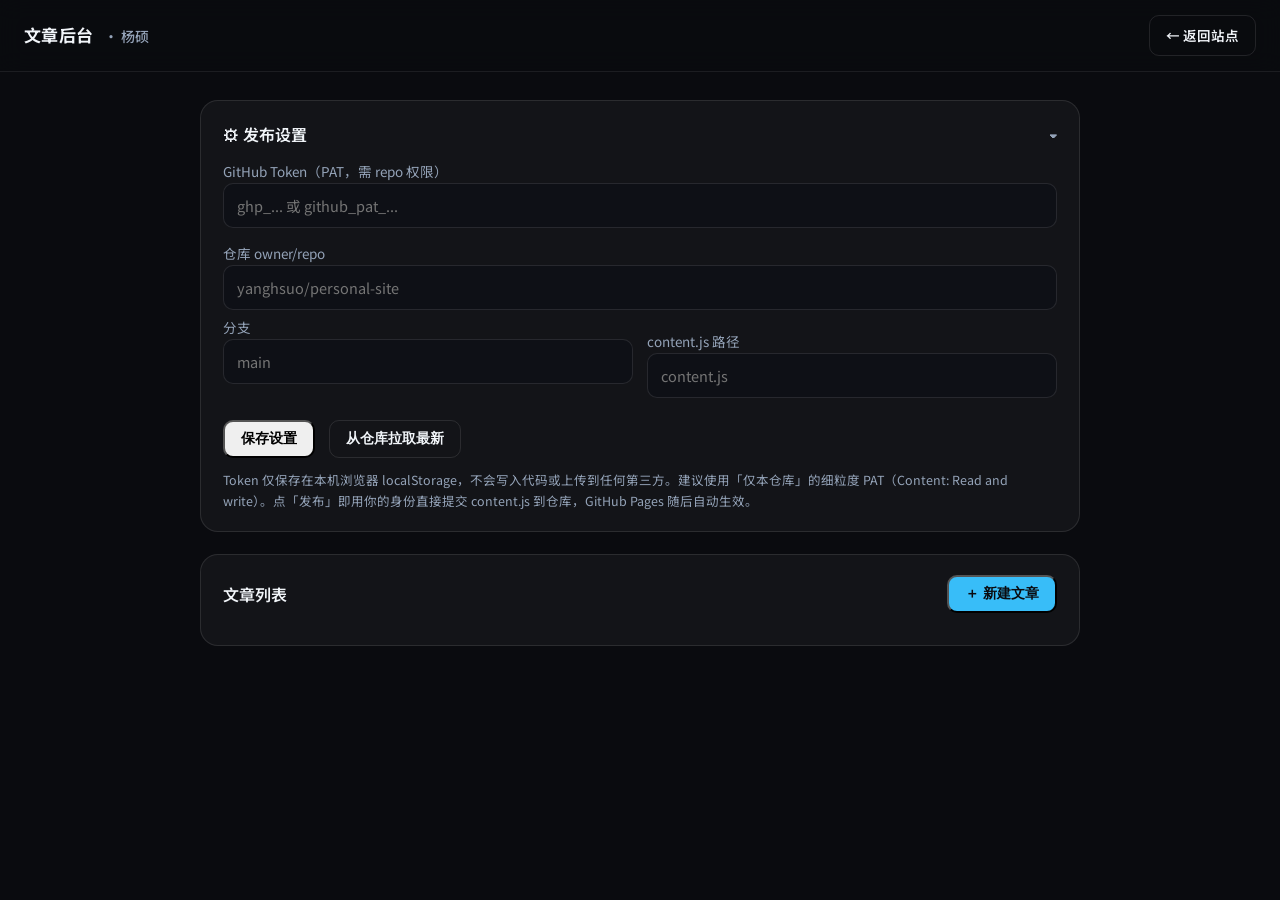
==== admin.html @ e33d6f65 "feat: 独立文章后台 admin.html（增删改 + 一键发布），移除公开页 #admin 内联编辑" ====
<!DOCTYPE html>
<html lang="zh-CN">
<head>
<meta charset="UTF-8">
<meta name="viewport" content="width=device-width, initial-scale=1.0">
<title>文章后台 · 杨硕 (Yang Shuo)</title>
<meta name="description" content="文章后台 — 编写与发布文章">
<link rel="preconnect" href="https://fonts.googleapis.com">
<link rel="preconnect" href="https://fonts.gstatic.com" crossorigin>
<link href="https://fonts.googleapis.com/css2?family=Noto+Sans+SC:wght@400;500;600;700&family=JetBrains+Mono:wght@400;500&display=swap" rel="stylesheet">
<link rel="stylesheet" href="style.css">
<style>
  body { padding: 0; }
  .adm-topbar {
    position: sticky; top: 0; z-index: 10;
    display: flex; align-items: center; justify-content: space-between;
    padding: 15px 24px;
    background: rgba(10,11,15,.82); backdrop-filter: blur(12px);
    border-bottom: 1px solid var(--line-soft);
  }
  .adm-brand { font-weight: 700; font-size: 17px; letter-spacing: .3px; }
  .adm-brand span { color: var(--text-dim); font-weight: 500; font-size: 14px; margin-left: 6px; }
  .adm-main { max-width: 920px; margin: 0 auto; padding: 28px 20px 90px; }
  .adm-card {
    background: var(--glass); border: 1px solid var(--line);
    border-radius: var(--radius-card); padding: 20px 22px; margin-bottom: 22px;
  }
  .adm-card-head {
    display: flex; align-items: center; justify-content: space-between;
    font-weight: 600; font-size: 16px; margin-bottom: 12px;
  }
  .adm-card-head .btn { margin-left: auto; }
  .adm-caret { color: var(--text-dim); transition: transform .2s; display: inline-block; }
  .adm-caret.collapsed { transform: rotate(-90deg); }
  .adm-form label { display: block; font-size: 13.5px; color: var(--text-dim); margin: 14px 0 6px; }
  .adm-form label:first-child { margin-top: 0; }
  .adm-form input, .adm-form textarea {
    width: 100%; padding: 11px 13px; border-radius: 10px;
    background: var(--bg-soft); border: 1px solid var(--line);
    color: var(--text); font-family: inherit; font-size: 14.5px;
  }
  .adm-form textarea { resize: vertical; line-height: 1.7; }
  .adm-form input:focus, .adm-form textarea:focus { outline: none; border-color: var(--accent); }
  .adm-row { display: flex; gap: 14px; flex-wrap: wrap; }
  .adm-row > label { flex: 1; min-width: 160px; }
  .adm-list { display: flex; flex-direction: column; gap: 12px; }
  .adm-item {
    display: flex; align-items: center; justify-content: space-between; gap: 14px;
    padding: 14px 16px; border-radius: 12px;
    background: var(--bg-soft); border: 1px solid var(--line-soft);
  }
  .adm-item-main { min-width: 0; }
  .adm-item-date { font-size: 12px; color: var(--text-dim); }
  .adm-item-title { font-weight: 600; margin: 2px 0 6px; }
  .adm-item-actions { display: flex; gap: 8px; flex-shrink: 0; }
  .adm-empty { color: var(--text-dim); padding: 8px 2px; }
  .adm-preview {
    margin-top: 8px; padding: 14px 16px; border-radius: 12px;
    background: var(--bg-soft); border: 1px dashed var(--line);
    font-size: 14px; line-height: 1.7; overflow-x: auto;
  }
  .adm-preview h2, .adm-preview h3, .adm-preview h4 { color: var(--text); margin: 14px 0 6px; line-height: 1.4; }
  .adm-preview h2 { font-size: 19px; } .adm-preview h3 { font-size: 17px; } .adm-preview h4 { font-size: 15.5px; }
  .adm-preview p { margin: 9px 0; }
  .adm-preview ul { margin: 9px 0; padding-left: 22px; }
  .adm-preview li { margin: 4px 0; }
  .adm-preview code { font-family: var(--font-mono); background: var(--glass-strong); padding: 1px 6px; border-radius: 6px; color: var(--accent); font-size: 13px; }
  .adm-preview strong { color: var(--text); }
  .adm-preview-label { font-size: 12.5px; color: var(--text-dim); margin-top: 14px; }
  .adm-note { font-size: 12.5px; color: var(--text-dim); line-height: 1.65; margin-top: 12px; }
  .adm-status { font-size: 13.5px; margin-top: 14px; min-height: 18px; }
  .adm-status.ok { color: #4ade80; }
  .adm-status.err { color: #f87171; }
  .adm-danger { color: #f87171; border-color: rgba(248,113,113,.4); }
  .adm-danger:hover { background: rgba(248,113,113,.12); }
  .btn.small { padding: 8px 16px; font-size: 13.5px; }
  .adm-hint { font-size: 12.5px; color: var(--text-dim); margin-top: 4px; }
</style>
</head>
<body>
<div class="adm-topbar">
  <div class="adm-brand">文章后台 <span>· 杨硕</span></div>
  <a class="btn btn-ghost small" href="index.html">← 返回站点</a>
</div>

<main class="adm-main">

  <!-- 发布设置 -->
  <section class="adm-card">
    <div class="adm-card-head" data-toggle="settingsBody" style="cursor:pointer">
      <span>⚙ 发布设置</span>
      <span class="adm-caret" id="setCaret">▾</span>
    </div>
    <div class="adm-card-body adm-form" id="settingsBody">
      <label>GitHub Token（PAT，需 repo 权限）
        <input type="password" id="setToken" placeholder="ghp_... 或 github_pat_..." autocomplete="off"></label>
      <label>仓库 owner/repo
        <input id="setRepo" placeholder="yanghsuo/personal-site"></label>
      <div class="adm-row">
        <label>分支
          <input id="setBranch" placeholder="main"></label>
        <label>content.js 路径
          <input id="setPath" placeholder="content.js"></label>
      </div>
      <div class="adm-row" style="margin-top:16px">
        <button class="btn small" id="saveSettings">保存设置</button>
        <button class="btn btn-ghost small" id="pullBtn">从仓库拉取最新</button>
      </div>
      <p class="adm-note">Token 仅保存在本机浏览器 localStorage，不会写入代码或上传到任何第三方。建议使用「仅本仓库」的细粒度 PAT（Content: Read and write）。点「发布」即用你的身份直接提交 content.js 到仓库，GitHub Pages 随后自动生效。</p>
    </div>
  </section>

  <!-- 文章列表 -->
  <section class="adm-card">
    <div class="adm-card-head">
      <span>文章列表</span>
      <button class="btn btn-primary small" id="newBtn">＋ 新建文章</button>
    </div>
    <div class="adm-list" id="articleList"></div>
  </section>

  <!-- 编辑器 -->
  <section class="adm-card" id="editorCard" hidden>
    <div class="adm-card-head">编辑文章</div>
    <div class="adm-card-body adm-form">
      <label>标题
        <input id="fTitle" placeholder="文章标题"></label>
      <div class="adm-row">
        <label>日期
          <input id="fDate" type="date"></label>
        <label>标签（逗号分隔）
          <input id="fTags" placeholder="教程, Web"></label>
      </div>
      <label>链接 URL（文章页地址，可留 #）
        <input id="fUrl" placeholder="#"></label>
      <label>正文（支持 Markdown：# 标题、**粗体**、*斜体*、`代码`、- 列表）
        <textarea id="fBody" rows="14" placeholder="在此撰写正文……"></textarea></label>
      <div class="adm-preview-label">实时预览</div>
      <div class="adm-preview" id="fPreview"></div>
      <div class="adm-row" style="margin-top:18px">
        <button class="btn btn-primary small" id="saveBtn">保存到本地</button>
        <button class="btn small" id="publishBtn">🚀 发布到 GitHub</button>
        <button class="btn btn-ghost small" id="cancelBtn">取消</button>
        <button class="btn btn-ghost adm-danger small" id="delBtn">删除</button>
      </div>
      <p class="adm-status" id="status"></p>
    </div>
  </section>

</main>

<script src="content.js"></script>
<script src="admin.js"></script>
<script src="admin-app.js"></script>
</body>
</html>
---- style.css ----
/* ============================================================
   杨硕个人站 · Deep Space Design System
   底色 #0A0B0F · 强调色 #38BDF8 · 玻璃拟态
   ============================================================ */
:root {
  --bg: #0A0B0F;
  --bg-soft: #0E1016;
  --accent: #38BDF8;
  --accent-dim: rgba(56, 189, 248, 0.14);
  --text: #F1F5F9;
  --text-dim: #94A3B8;
  --glass: rgba(255, 255, 255, 0.04);
  --glass-strong: rgba(255, 255, 255, 0.05);
  --line: rgba(255, 255, 255, 0.10);
  --line-soft: rgba(255, 255, 255, 0.08);
  --radius-card: 18px;
  --maxw: 1080px;
  --font-cjk: "Noto Sans SC", "PingFang SC", "Microsoft YaHei", sans-serif;
  --font-mono: "JetBrains Mono", ui-monospace, Consolas, monospace;
}

* { margin: 0; padding: 0; box-sizing: border-box; }
html { scroll-behavior: smooth; }

body {
  background: var(--bg);
  color: var(--text);
  font-family: var(--font-cjk);
  font-size: 16px;
  line-height: 1.7;
  overflow-x: hidden;
  -webkit-font-smoothing: antialiased;
}

.mono { font-family: var(--font-mono); }

/* ---------- 顶部光晕 ---------- */
.glow-top {
  position: fixed;
  top: -280px; left: 50%;
  transform: translateX(-50%);
  width: 900px; height: 480px;
  background: radial-gradient(ellipse at center,
    rgba(56, 189, 248, 0.16) 0%,
    rgba(56, 189, 248, 0.05) 45%,
    transparent 70%);
  pointer-events: none;
  z-index: 0;
}

/* ---------- 玻璃拟态 ---------- */
.glass {
  background: var(--glass);
  border: 1px solid var(--line);
  border-radius: var(--radius-card);
  backdrop-filter: blur(14px);
  -webkit-backdrop-filter: blur(14px);
}

/* ---------- 按钮 ---------- */
.btn {
  display: inline-flex;
  align-items: center;
  gap: 8px;
  padding: 13px 26px;
  border-radius: 10px;
  font-size: 15px;
  font-weight: 600;
  text-decoration: none;
  transition: transform .18s ease, box-shadow .18s ease, background .18s ease, border-color .18s ease;
  white-space: nowrap;
}
.btn-primary {
  background: var(--accent);
  color: #0A0B0F;
}
.btn-primary:hover {
  transform: translateY(-2px);
  box-shadow: 0 8px 28px rgba(56, 189, 248, 0.35);
}
.btn-ghost {
  color: var(--text);
  border: 1px solid var(--line);
  background: transparent;
}
.btn-ghost:hover {
  border-color: rgba(56, 189, 248, 0.5);
  background: var(--accent-dim);
}

/* ============================================================
   Header
   ============================================================ */
.site-header {
  position: fixed;
  top: 0; left: 0; right: 0;
  z-index: 100;
  display: flex;
  align-items: center;
  justify-content: space-between;
  gap: 24px;
  padding: 18px 64px;
  transition: background .25s ease, border-color .25s ease;
  border-bottom: 1px solid transparent;
}
.site-header.scrolled {
  background: rgba(10, 11, 15, 0.82);
  backdrop-filter: blur(16px);
  -webkit-backdrop-filter: blur(16px);
  border-bottom-color: var(--line-soft);
}
.logo {
  display: flex;
  align-items: center;
  gap: 10px;
  font-size: 18px;
  font-weight: 700;
  color: var(--text);
  text-decoration: none;
  letter-spacing: 0.5px;
}
.logo-mark {
  width: 10px; height: 10px;
  border-radius: 3px;
  background: var(--accent);
  box-shadow: 0 0 12px rgba(56, 189, 248, 0.8);
}
.logo-en { color: var(--text-dim); font-weight: 400; font-size: 15px; margin-left: 2px; }
.nav { display: flex; gap: 30px; }
.nav a {
  color: var(--text-dim);
  text-decoration: none;
  font-size: 14.5px;
  transition: color .18s ease;
}
.nav a:hover { color: var(--accent); }
.header-cta { padding: 9px 20px; font-size: 14px; }

/* ============================================================
   Hero
   ============================================================ */
.hero {
  position: relative;
  z-index: 1;
  display: grid;
  grid-template-columns: 1.15fr 0.85fr;
  gap: 56px;
  align-items: center;
  max-width: var(--maxw);
  margin: 0 auto;
  padding: 170px 32px 110px;
}
.badge {
  display: inline-block;
  padding: 7px 14px;
  border-radius: 999px;
  font-size: 12px;
  letter-spacing: 2.5px;
  color: var(--accent);
  background: var(--accent-dim);
  border: 1px solid rgba(56, 189, 248, 0.3);
  margin-bottom: 26px;
}
.hero-title {
  font-size: clamp(34px, 4.6vw, 52px);
  font-weight: 700;
  line-height: 1.28;
  letter-spacing: 0.5px;
}
.hero-title em {
  font-style: normal;
  color: var(--accent);
}
.hero-sub {
  margin-top: 22px;
  max-width: 520px;
  color: var(--text-dim);
  font-size: 16.5px;
}
.hero-ctas { display: flex; gap: 14px; margin-top: 36px; flex-wrap: wrap; }

.hero-right {
  padding: 30px 24px 20px;
  display: flex;
  flex-direction: column;
  align-items: center;
  gap: 12px;
}
.topo { width: 100%; height: auto; }
.topo-caption {
  font-size: 11px;
  letter-spacing: 2.5px;
  color: var(--text-dim);
}
/* 拓扑图脉冲动画 */
.p { opacity: 0; }
.p1 { animation: pulse1 3.2s linear infinite; }
.p2 { animation: pulse2 3.2s linear infinite 1.1s; }
.p3 { animation: pulse3 3.2s linear infinite 2.2s; }
@keyframes pulse1 {
  0% { cx: 210px; cy: 60px; opacity: 0; }
  10% { opacity: 1; }
  45% { cx: 90px; cy: 160px; opacity: 1; }
  80% { cx: 150px; cy: 270px; opacity: 0.9; }
  100% { cx: 150px; cy: 270px; opacity: 0; }
}
@keyframes pulse2 {
  0% { cx: 210px; cy: 60px; opacity: 0; }
  10% { opacity: 1; }
  45% { cx: 330px; cy: 160px; opacity: 1; }
  80% { cx: 270px; cy: 270px; opacity: 0.9; }
  100% { cx: 270px; cy: 270px; opacity: 0; }
}
@keyframes pulse3 {
  0% { cx: 210px; cy: 60px; opacity: 0; }
  10% { opacity: 1; }
  45% { cx: 210px; cy: 160px; opacity: 1; }
  80% { cx: 270px; cy: 270px; opacity: 0.9; }
  100% { cx: 270px; cy: 270px; opacity: 0; }
}

/* ============================================================
   Section 通用
   ============================================================ */
.section {
  position: relative;
  z-index: 1;
  max-width: var(--maxw);
  margin: 0 auto;
  padding: 84px 32px 40px;
}
.eyebrow {
  display: block;
  font-size: 13px;
  letter-spacing: 3px;
  color: var(--accent);
  margin-bottom: 12px;
}
.section-title {
  font-size: 36px;
  font-weight: 700;
  letter-spacing: 0.5px;
  margin-bottom: 22px;
}
.section-lead {
  max-width: 720px;
  color: var(--text-dim);
  font-size: 16.5px;
}

/* ============================================================
   About / Stats
   ============================================================ */
.stats {
  display: flex;
  align-items: center;
  justify-content: space-around;
  gap: 24px;
  margin-top: 44px;
  padding: 36px 40px;
}
.stat { text-align: center; }
.stat-num {
  font-size: 40px;
  font-weight: 500;
  color: var(--accent);
  line-height: 1.1;
}
.stat-num span { font-size: 20px; margin-left: 3px; color: var(--accent); opacity: .85; }
.stat-label { margin-top: 8px; color: var(--text-dim); font-size: 14.5px; }
.stat-divider { width: 1px; height: 56px; background: var(--line-soft); }

/* ============================================================
   Skills
   ============================================================ */
.chips {
  display: grid;
  grid-template-columns: repeat(4, 1fr);
  gap: 16px;
  margin-top: 36px;
}
.chip {
  display: flex;
  align-items: center;
  gap: 12px;
  padding: 18px 20px;
  border-radius: 14px;
  font-size: 15.5px;
  font-weight: 500;
  transition: transform .18s ease, border-color .18s ease, background .18s ease;
}
.chip:hover {
  transform: translateY(-3px);
  border-color: rgba(56, 189, 248, 0.45);
  background: var(--glass-strong);
}
.chip svg {
  width: 22px; height: 22px;
  flex-shrink: 0;
  fill: var(--accent);
  color: var(--accent);
}

/* ============================================================
   Experience 时间线
   ============================================================ */
.timeline { margin-top: 40px; display: flex; flex-direction: column; }
.tl-item { display: flex; gap: 26px; }
.tl-marker {
  display: flex;
  flex-direction: column;
  align-items: center;
  padding-top: 6px;
}
.tl-dot {
  width: 12px; height: 12px;
  border-radius: 50%;
  background: var(--bg);
  border: 2.5px solid var(--accent);
  box-shadow: 0 0 10px rgba(56, 189, 248, 0.6);
  flex-shrink: 0;
}
.tl-line {
  flex: 1;
  width: 1.5px;
  margin-top: 6px;
  background: linear-gradient(to bottom, rgba(56,189,248,.5), var(--line-soft));
}
.tl-body { padding-bottom: 44px; }
.tl-date { font-size: 13px; color: var(--accent); letter-spacing: 1.5px; }
.tl-role { margin-top: 8px; font-size: 20px; font-weight: 600; }
.tl-desc { margin-top: 10px; color: var(--text-dim); font-size: 15.5px; max-width: 680px; }

/* ============================================================
   Articles
   ============================================================ */
.article-list { display: flex; flex-direction: column; gap: 16px; margin-top: 36px; }
.article {
  display: flex;
  align-items: center;
  gap: 32px;
  padding: 26px 32px;
  border-radius: 14px;
  text-decoration: none;
  color: var(--text);
  transition: transform .18s ease, border-color .18s ease, background .18s ease;
}
.article:hover {
  transform: translateX(6px);
  border-color: rgba(56, 189, 248, 0.45);
  background: var(--glass-strong);
}
.article:hover .article-arrow { color: var(--accent); transform: translateX(4px); }
.article-date {
  font-size: 13.5px;
  color: var(--text-dim);
  letter-spacing: 1px;
  flex-shrink: 0;
  width: 104px;
}
.article-main { flex: 1; }
.article-main h3 { font-size: 18.5px; font-weight: 600; }
.tags { display: flex; gap: 10px; margin-top: 8px; }
.tags span {
  font-size: 12px;
  color: var(--accent);
  background: var(--accent-dim);
  padding: 3px 10px;
  border-radius: 6px;
  letter-spacing: 1px;
}
.article-arrow {
  color: var(--text-dim);
  font-size: 20px;
  transition: color .18s ease, transform .18s ease;
}

/* ============================================================
   Contact
   ============================================================ */
.contact-card {
  margin-top: 36px;
  padding: 44px 44px 40px;
  display: flex;
  flex-direction: column;
  gap: 20px;
  align-items: flex-start;
}
.contact-statement { font-size: 26px; font-weight: 600; }
.contact-body { color: var(--text-dim); max-width: 640px; }
.contact-divider { width: 100%; height: 1px; background: var(--line-soft); }
.contact-row { display: flex; gap: 64px; flex-wrap: wrap; }
.contact-label { font-size: 12px; letter-spacing: 2px; color: var(--accent); }
.contact-val {
  display: block;
  margin-top: 6px;
  font-size: 18px;
  font-weight: 600;
  color: var(--text);
  text-decoration: none;
  transition: color .18s ease;
}
.contact-val:hover { color: var(--accent); }
.contact-cta { margin-top: 8px; }

/* ============================================================
   Footer
   ============================================================ */
.site-footer {
  position: relative;
  z-index: 1;
  max-width: var(--maxw);
  margin: 40px auto 0;
  padding: 0 32px 44px;
}
.footer-divider { height: 1px; background: var(--line-soft); margin-bottom: 32px; }
.footer-top {
  display: flex;
  align-items: center;
  justify-content: space-between;
  gap: 24px;
  flex-wrap: wrap;
}
.footer-brand { font-size: 19px; font-weight: 700; }
.footer-nav { display: flex; gap: 26px; }
.footer-nav a {
  color: var(--text-dim);
  text-decoration: none;
  font-size: 14px;
  transition: color .18s ease;
}
.footer-nav a:hover { color: var(--accent); }
.footer-copy {
  margin-top: 24px;
  font-size: 12.5px;
  letter-spacing: 1px;
  color: var(--text-dim);
}

/* ============================================================
   滚动淡入
   ============================================================ */
.reveal { opacity: 0; transform: translateY(26px); transition: opacity .7s ease, transform .7s ease; }
.reveal.in { opacity: 1; transform: none; }

/* ============================================================
   响应式
   ============================================================ */
@media (max-width: 960px) {
  .hero { grid-template-columns: 1fr; padding-top: 140px; gap: 44px; }
  .hero-right { max-width: 460px; }
  .chips { grid-template-columns: repeat(2, 1fr); }
  .site-header { padding: 16px 24px; }
  .nav { display: none; }
}
@media (max-width: 640px) {
  .section { padding: 64px 20px 28px; }
  .hero { padding-left: 20px; padding-right: 20px; }
  .stats { flex-direction: column; gap: 28px; }
  .stat-divider { width: 72px; height: 1px; }
  .article { flex-wrap: wrap; gap: 12px; }
  .article-date { width: auto; }
  .contact-card { padding: 32px 24px; }
  .contact-row { gap: 28px; }
  .footer-top { flex-direction: column; align-items: flex-start; }
}

/* ============================================================
   快速编辑（#admin）
   ============================================================ */
.stat-num .n { font-size: inherit; margin-left: 0; opacity: 1; }

#adm-btn {
  position: fixed; right: 22px; bottom: 22px; z-index: 90;
  display: none; align-items: center; gap: 6px;
  padding: 11px 20px; border-radius: 12px; border: 1px solid rgba(56,189,248,.45);
  background: rgba(56,189,248,.12); color: var(--accent);
  font: 600 14px/1 "Noto Sans SC", sans-serif; cursor: pointer;
  backdrop-filter: blur(10px); -webkit-backdrop-filter: blur(10px);
  transition: background .18s ease, transform .18s ease;
}
#adm-btn.show { display: inline-flex; }
#adm-btn:hover { background: rgba(56,189,248,.22); transform: translateY(-1px); }

#adm-panel {
  position: fixed; right: 22px; bottom: 22px; z-index: 95; width: 264px;
  display: none; flex-direction: column; gap: 10px;
  padding: 16px; border-radius: 16px;
  background: rgba(15,17,23,.92); border: 1px solid rgba(255,255,255,.12);
  backdrop-filter: blur(16px); -webkit-backdrop-filter: blur(16px);
  box-shadow: 0 12px 40px rgba(0,0,0,.5);
}
#adm-panel.show { display: flex; }
.adm-head {
  display: flex; justify-content: space-between; align-items: center;
  font-weight: 700; font-size: 15px; color: var(--text);
}
#adm-saved {
  font-size: 12px; font-weight: 400; color: #34D399;
  opacity: 0; transition: opacity .25s ease;
}
#adm-saved.show { opacity: 1; }
.adm-hint { font-size: 12px; line-height: 1.6; color: var(--text-dim); }
.adm-grid { display: grid; grid-template-columns: 1fr 1fr; gap: 8px; }
#adm-panel button {
  padding: 8px 10px; border-radius: 9px; cursor: pointer;
  border: 1px solid rgba(255,255,255,.14); background: rgba(255,255,255,.06);
  color: var(--text); font: 500 12.5px/1 "Noto Sans SC", sans-serif;
  transition: background .15s ease, border-color .15s ease;
}
#adm-panel button:hover { background: rgba(255,255,255,.12); }
#adm-panel .adm-primary {
  border-color: rgba(56,189,248,.55); background: rgba(56,189,248,.16);
  color: var(--accent); font-weight: 700; padding: 10px;
}
#adm-panel .adm-primary:hover { background: rgba(56,189,248,.26); }
#adm-panel .adm-exit { background: transparent; color: var(--text-dim); border-color: transparent; }
#adm-panel .adm-exit:hover { color: var(--text); background: rgba(255,255,255,.06); }

/* 编辑态：可编辑元素高亮 */
body.editing [data-e] {
  outline: 1px dashed rgba(56,189,248,.5);
  outline-offset: 3px; border-radius: 4px; cursor: text; min-width: 12px;
}
body.editing [data-e]:hover,
body.editing [data-e]:focus { outline-color: var(--accent); background: rgba(56,189,248,.06); }
body.editing [data-e]:focus { outline-style: solid; }
body.editing .article { cursor: default; }
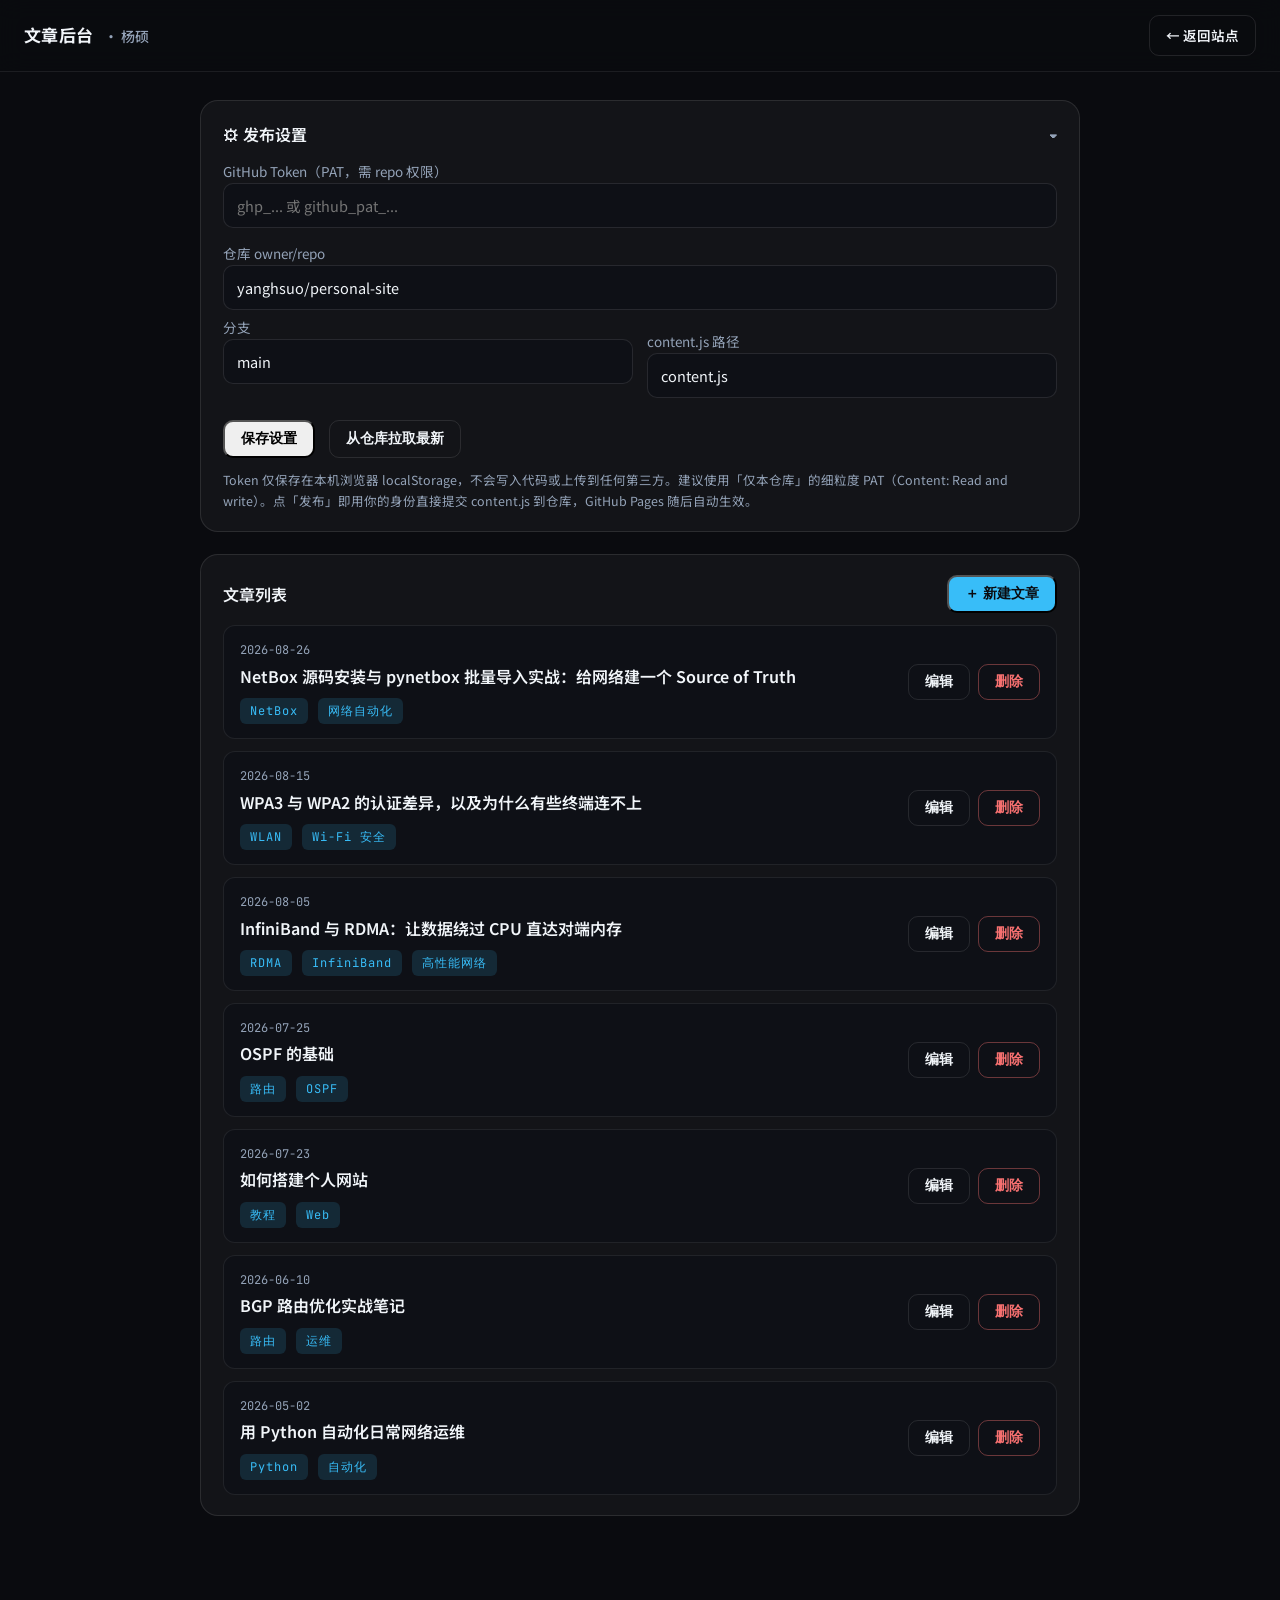
==== commit 0652b3c7: "fix: 文章渲染支持代码块与表格（md2html 增强）" ====
--- a/admin.html
+++ b/admin.html
@@ -66,6 +66,11 @@
   .adm-preview li { margin: 4px 0; }
   .adm-preview code { font-family: var(--font-mono); background: var(--glass-strong); padding: 1px 6px; border-radius: 6px; color: var(--accent); font-size: 13px; }
   .adm-preview strong { color: var(--text); }
+  .adm-preview pre.code-block { margin: 10px 0; padding: 12px 14px; background: var(--glass); border: 1px solid var(--line); border-radius: 10px; overflow-x: auto; }
+  .adm-preview pre.code-block code { background: none; padding: 0; color: #C9D6E5; }
+  .adm-preview table { width: 100%; margin: 10px 0; border-collapse: collapse; font-size: 13px; display: block; overflow-x: auto; }
+  .adm-preview th, .adm-preview td { border: 1px solid var(--line); padding: 6px 10px; text-align: left; }
+  .adm-preview th { background: var(--glass-strong); }
   .adm-preview-label { font-size: 12.5px; color: var(--text-dim); margin-top: 14px; }
   .adm-note { font-size: 12.5px; color: var(--text-dim); line-height: 1.65; margin-top: 12px; }
   .adm-status { font-size: 13.5px; margin-top: 14px; min-height: 18px; }
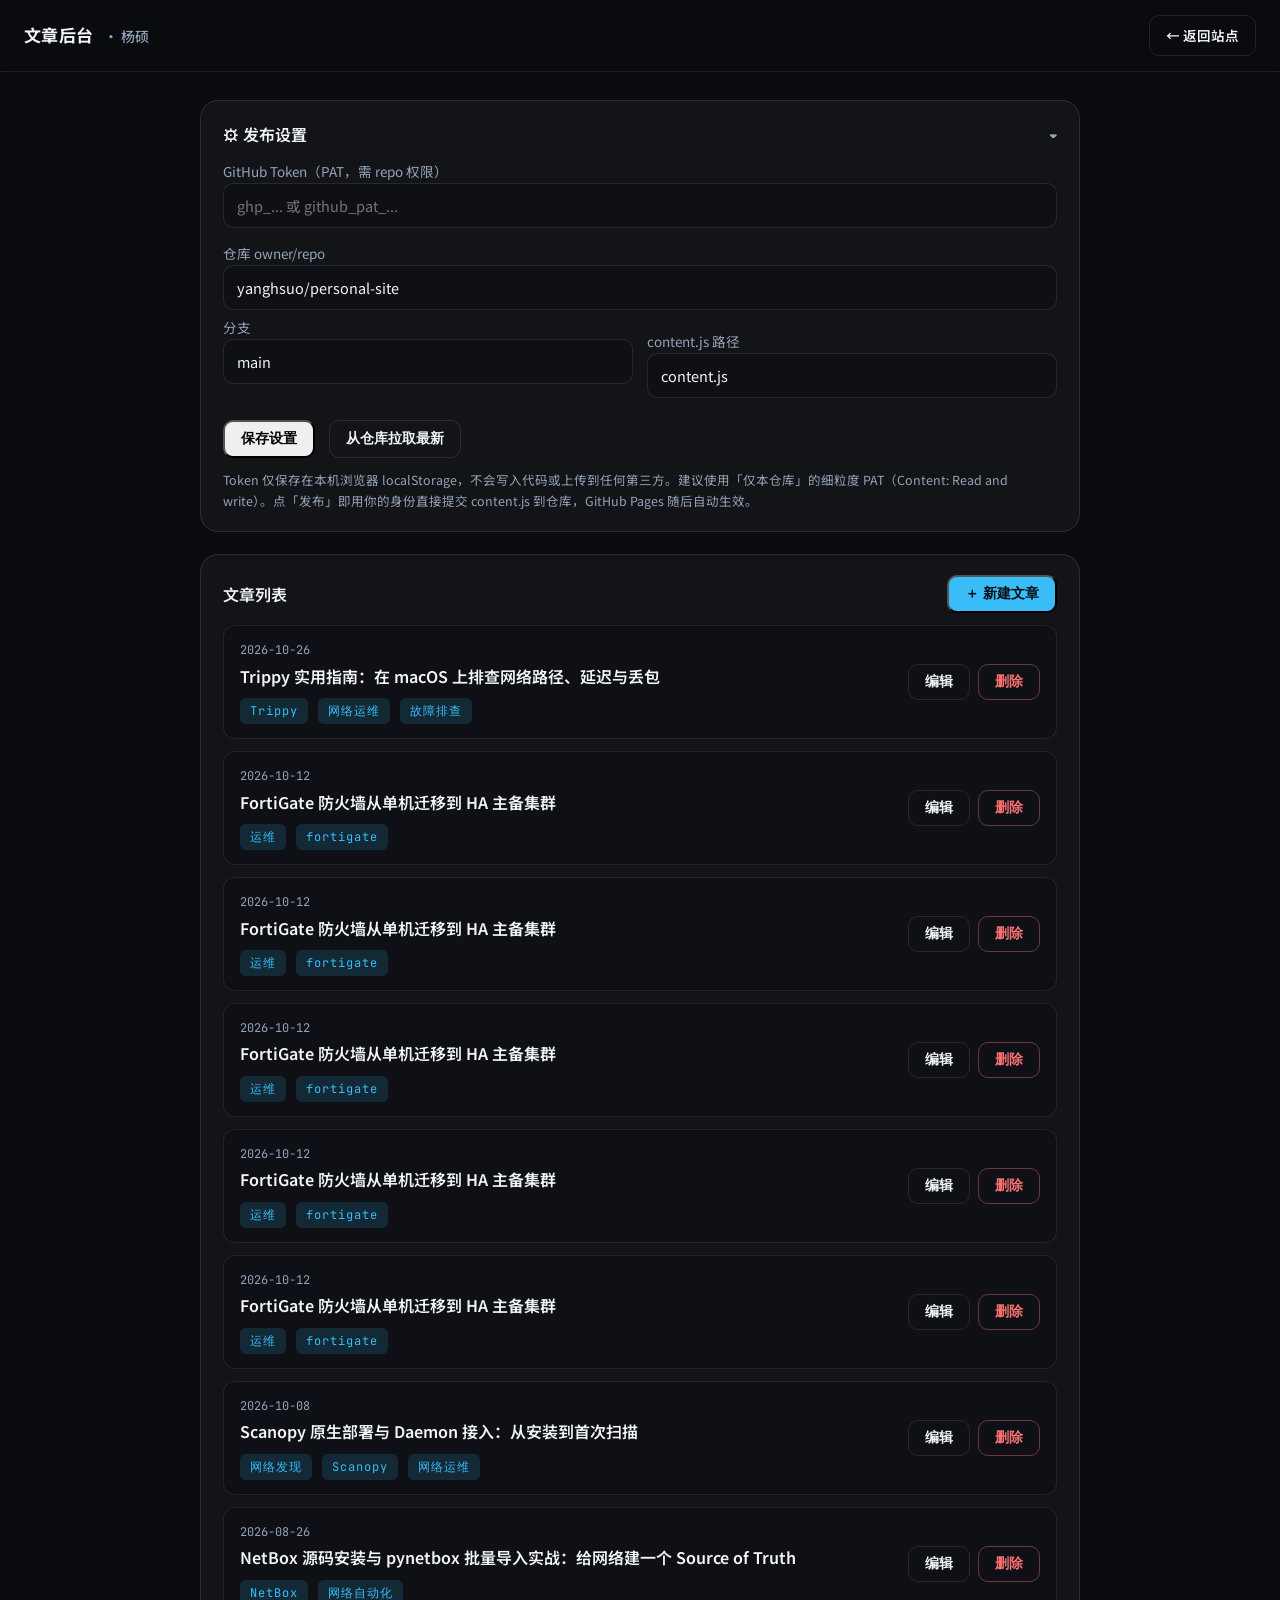
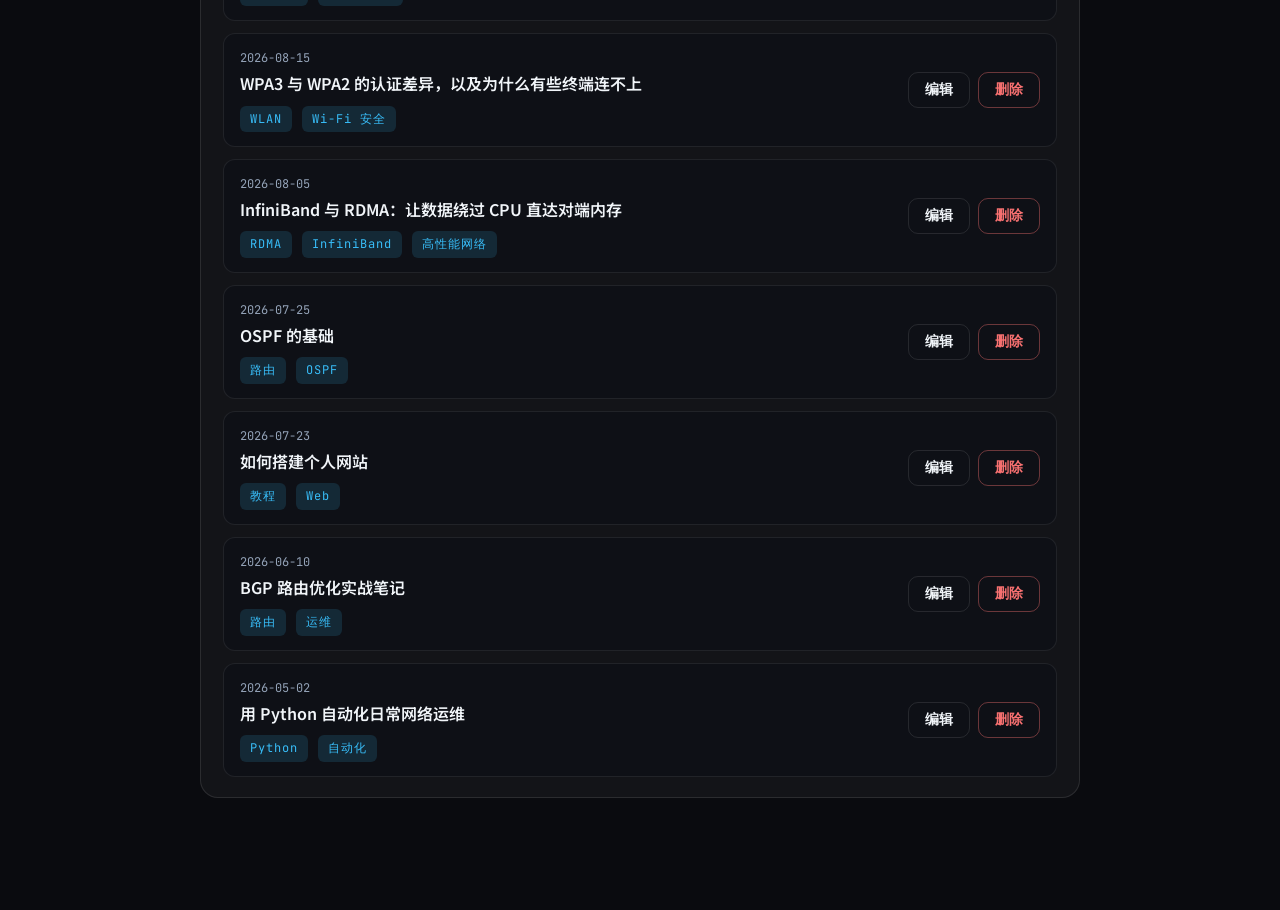
==== commit 70aae3aa: "fix: refresh article content cache and homepage fallback" ====
--- a/admin.html
+++ b/admin.html
@@ -154,7 +154,7 @@
 
 </main>
 
-<script src="content.js"></script>
+<script src="content.js?v=04a434750930"></script>
 <script src="admin.js"></script>
 <script src="admin-app.js"></script>
 </body>
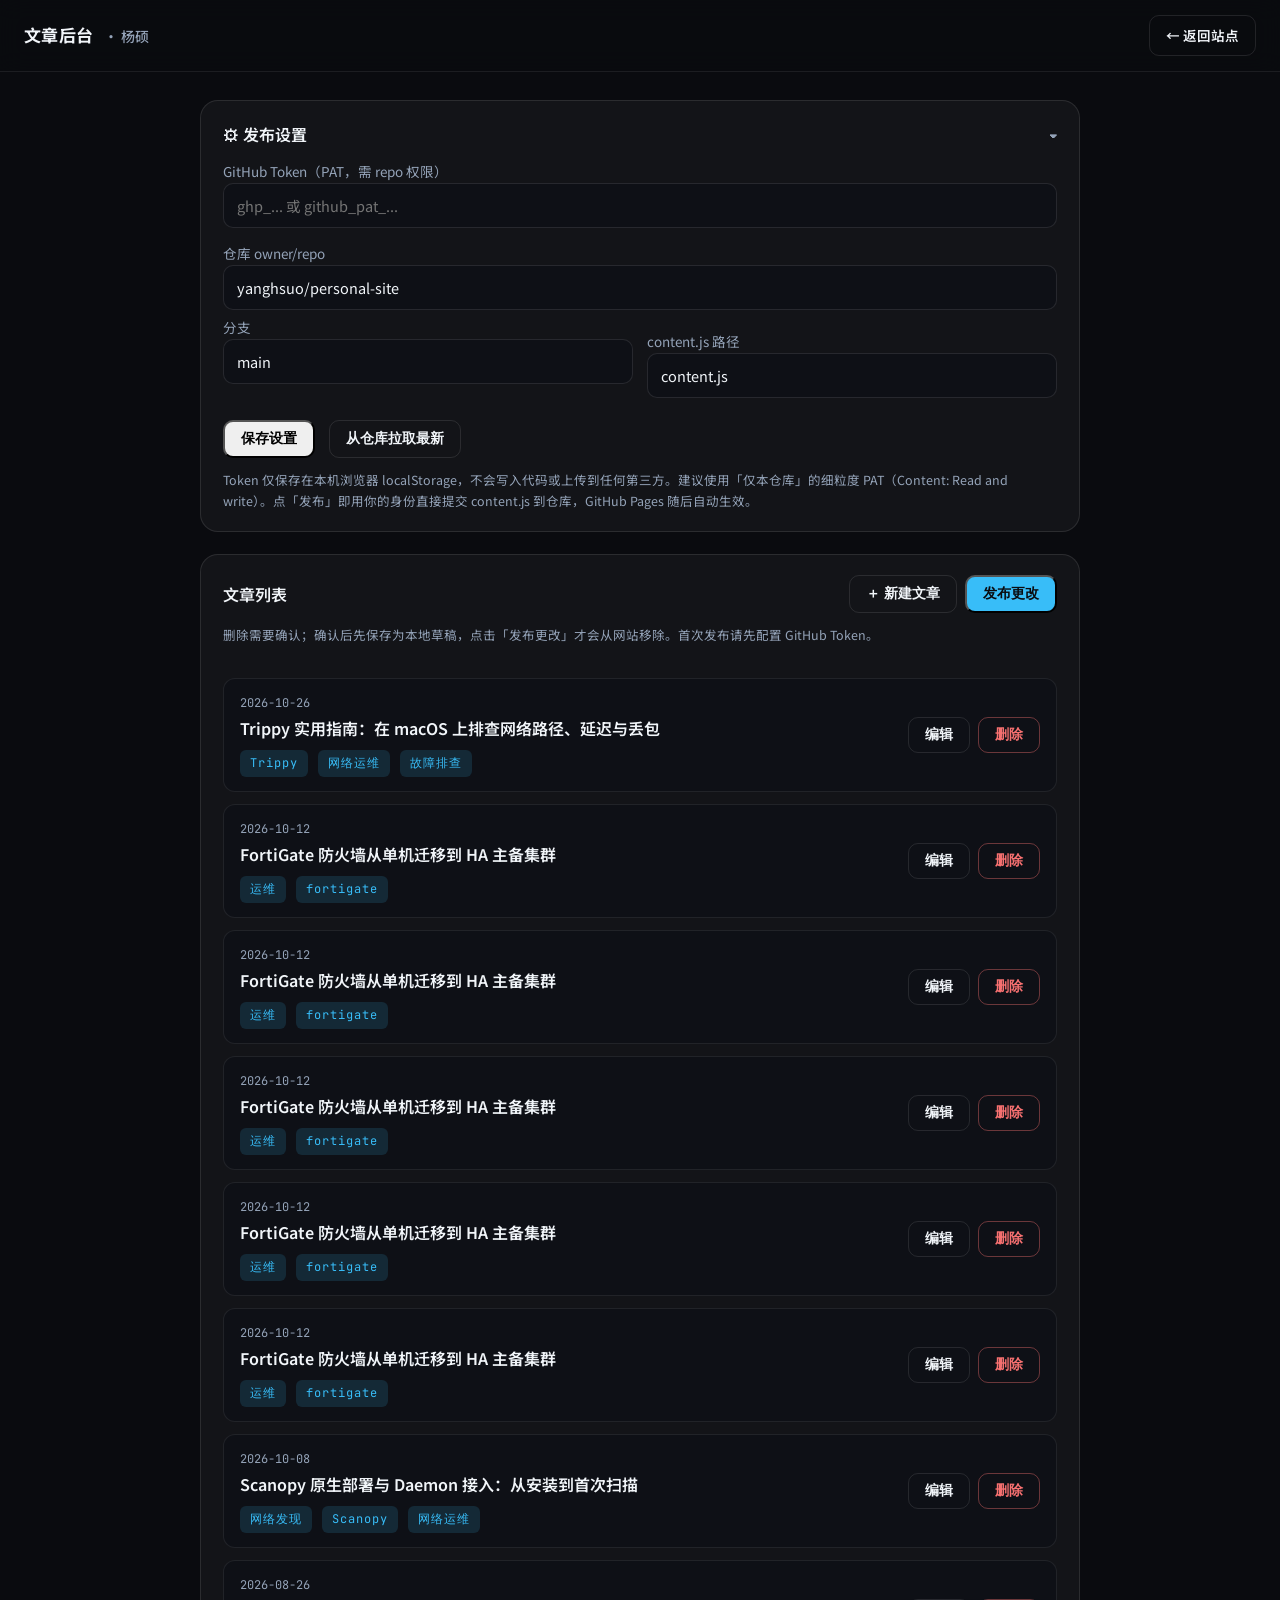
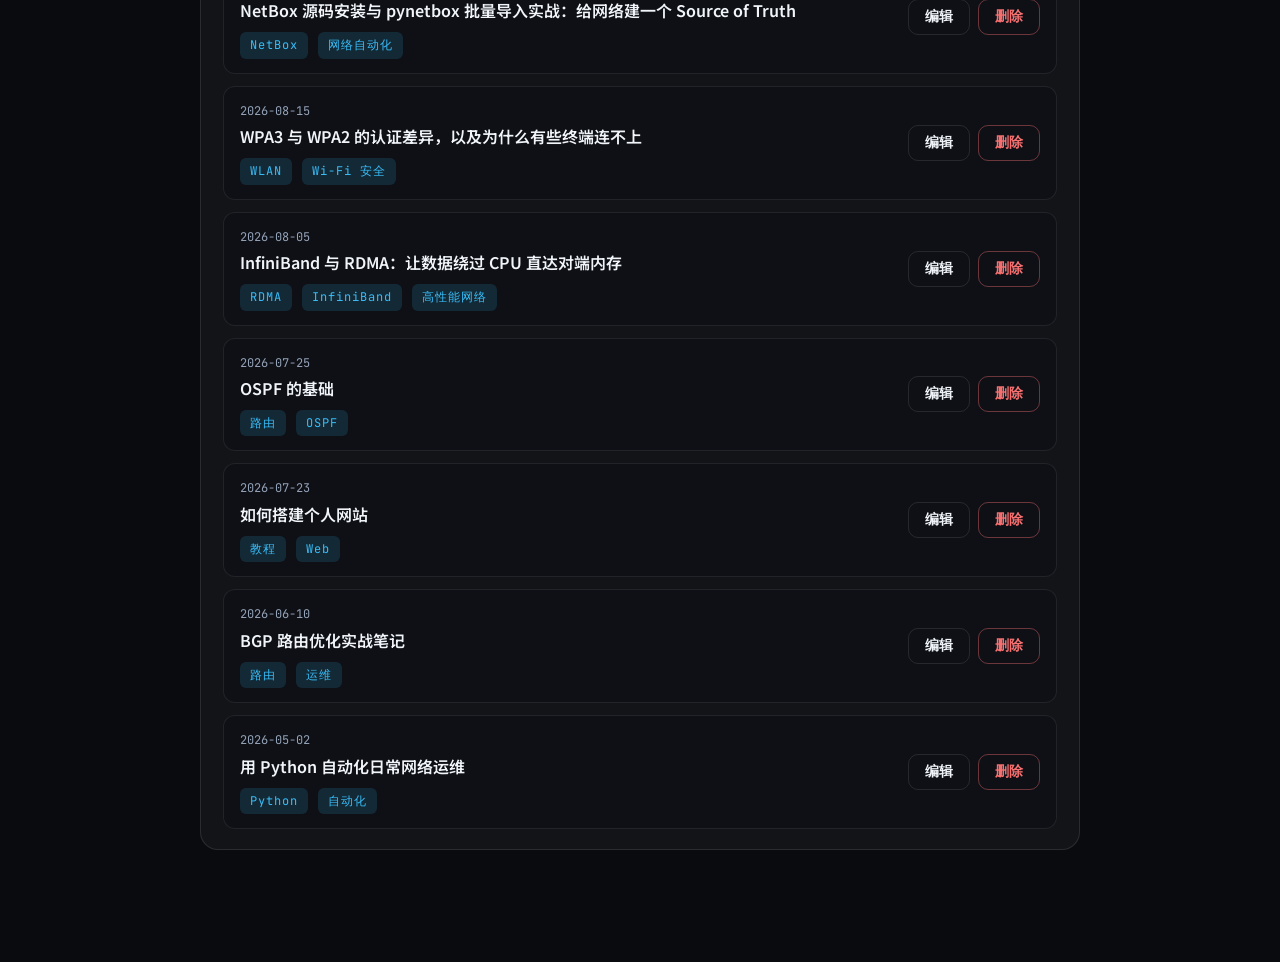
==== commit 94b5fc7a: "feat: add article deletion entry and publish deleted drafts" ====
--- a/admin.html
+++ b/admin.html
@@ -30,6 +30,9 @@
     font-weight: 600; font-size: 16px; margin-bottom: 12px;
   }
   .adm-card-head .btn { margin-left: auto; }
+  .adm-list-actions { display: flex; flex-wrap: wrap; gap: 8px; }
+  .adm-item { flex-wrap: wrap; }
+  .adm-item-main { flex: 1 1 230px; }
   .adm-caret { color: var(--text-dim); transition: transform .2s; display: inline-block; }
   .adm-caret.collapsed { transform: rotate(-90deg); }
   .adm-form label { display: block; font-size: 13.5px; color: var(--text-dim); margin: 14px 0 6px; }
@@ -119,8 +122,13 @@
   <section class="adm-card">
     <div class="adm-card-head">
       <span>文章列表</span>
-      <button class="btn btn-primary small" id="newBtn">＋ 新建文章</button>
+      <div class="adm-list-actions">
+        <button class="btn btn-ghost small" id="newBtn">＋ 新建文章</button>
+        <button class="btn btn-primary small" id="publishChangesBtn">发布更改</button>
+      </div>
     </div>
+    <p class="adm-note">删除需要确认；确认后先保存为本地草稿，点击「发布更改」才会从网站移除。首次发布请先配置 GitHub Token。</p>
+    <p class="adm-status" id="status" role="status" aria-live="polite"></p>
     <div class="adm-list" id="articleList"></div>
   </section>
 
@@ -146,9 +154,8 @@
         <button class="btn btn-primary small" id="saveBtn">保存到本地</button>
         <button class="btn small" id="publishBtn">🚀 发布到 GitHub</button>
         <button class="btn btn-ghost small" id="cancelBtn">取消</button>
-        <button class="btn btn-ghost adm-danger small" id="delBtn">删除</button>
+        <button class="btn btn-ghost adm-danger small" id="delBtn">删除文章</button>
       </div>
-      <p class="adm-status" id="status"></p>
     </div>
   </section>
 
@@ -156,6 +163,6 @@
 
 <script src="content.js?v=04a434750930"></script>
 <script src="admin.js"></script>
-<script src="admin-app.js"></script>
+<script src="admin-app.js?v=delete-20261026-1"></script>
 </body>
 </html>
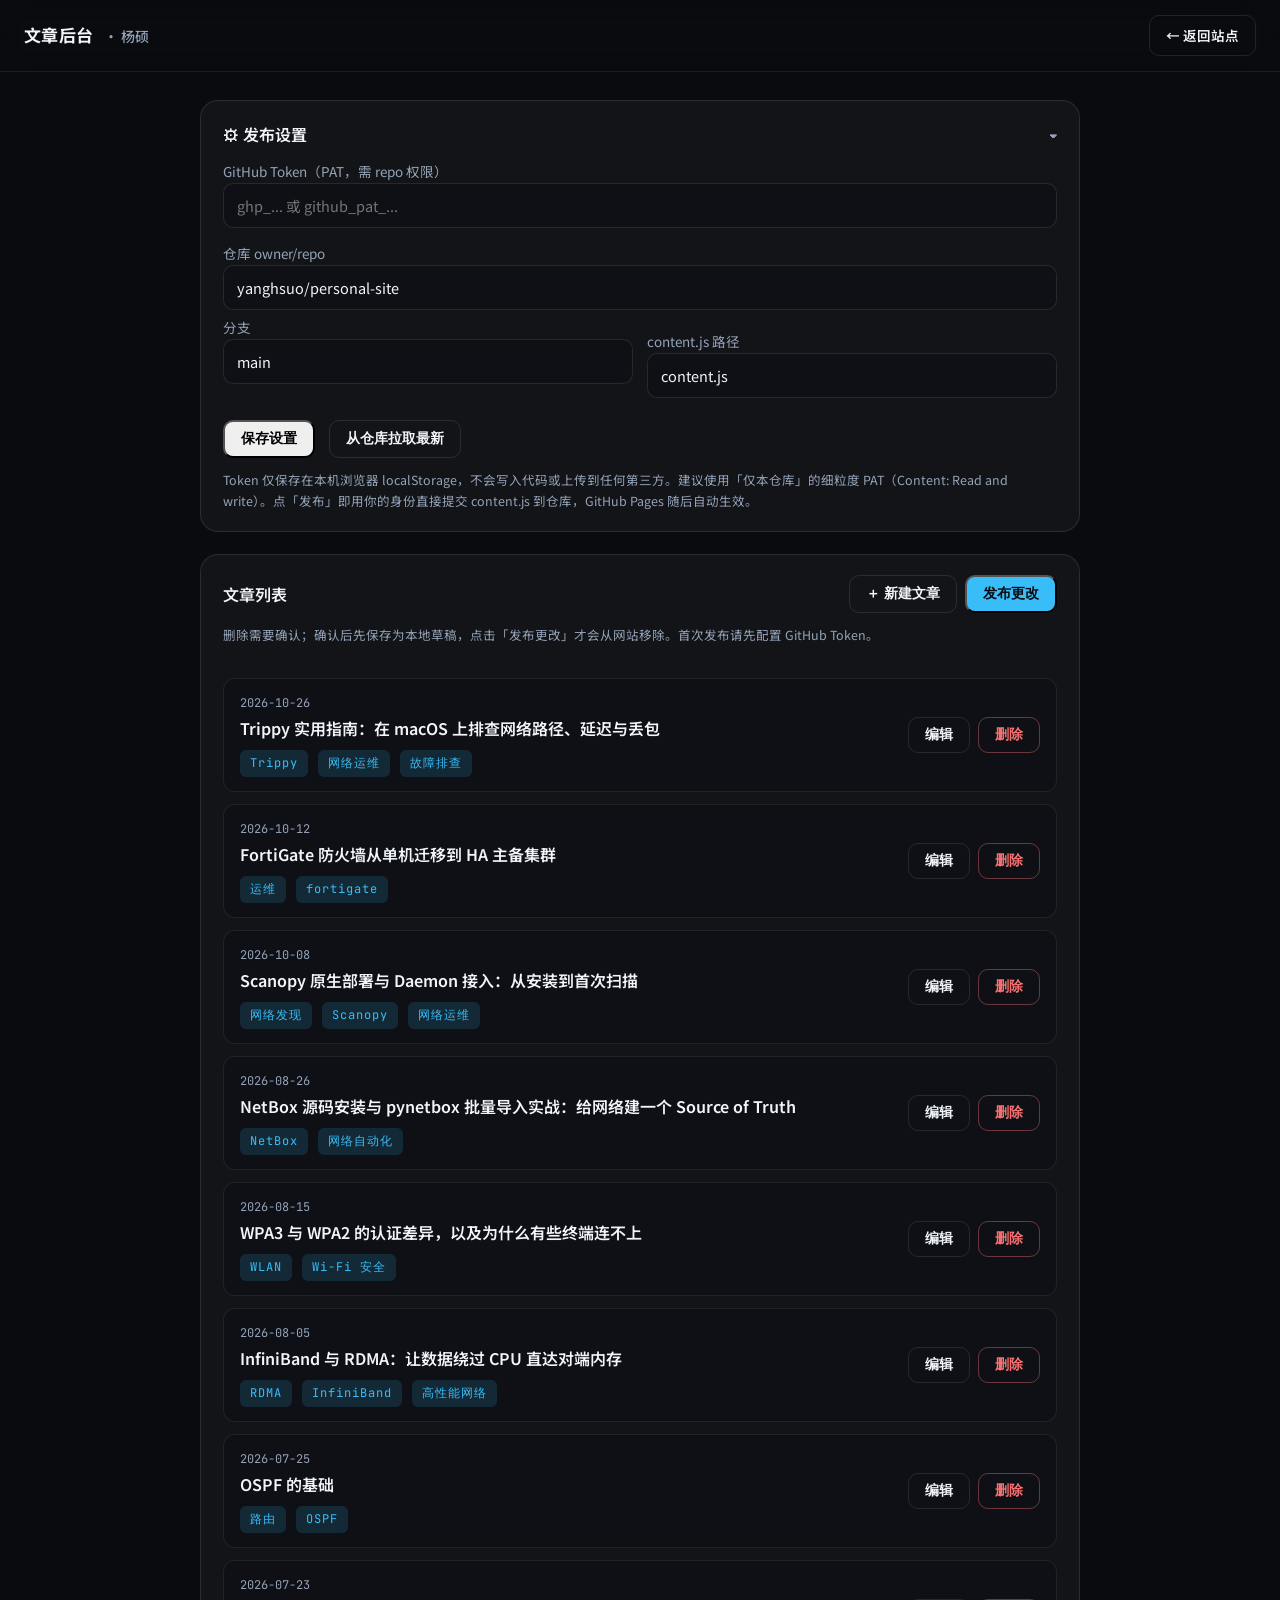
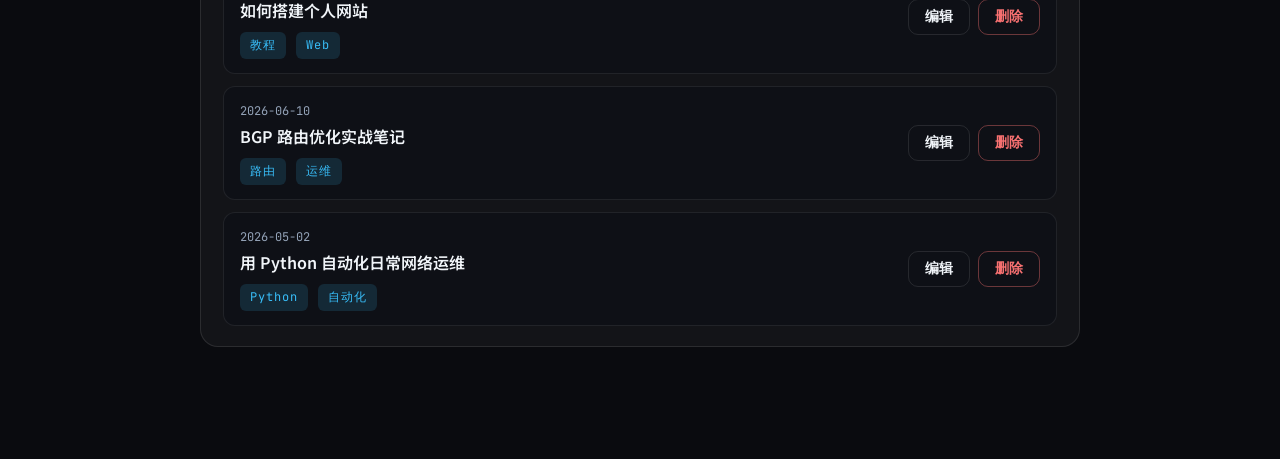
==== commit 1a214895: "fix: keep one copy of October 12 FortiGate article" ====
--- a/admin.html
+++ b/admin.html
@@ -161,7 +161,7 @@
 
 </main>
 
-<script src="content.js?v=04a434750930"></script>
+<script src="content.js?v=20261026-dedup-1"></script>
 <script src="admin.js"></script>
 <script src="admin-app.js?v=delete-20261026-1"></script>
 </body>
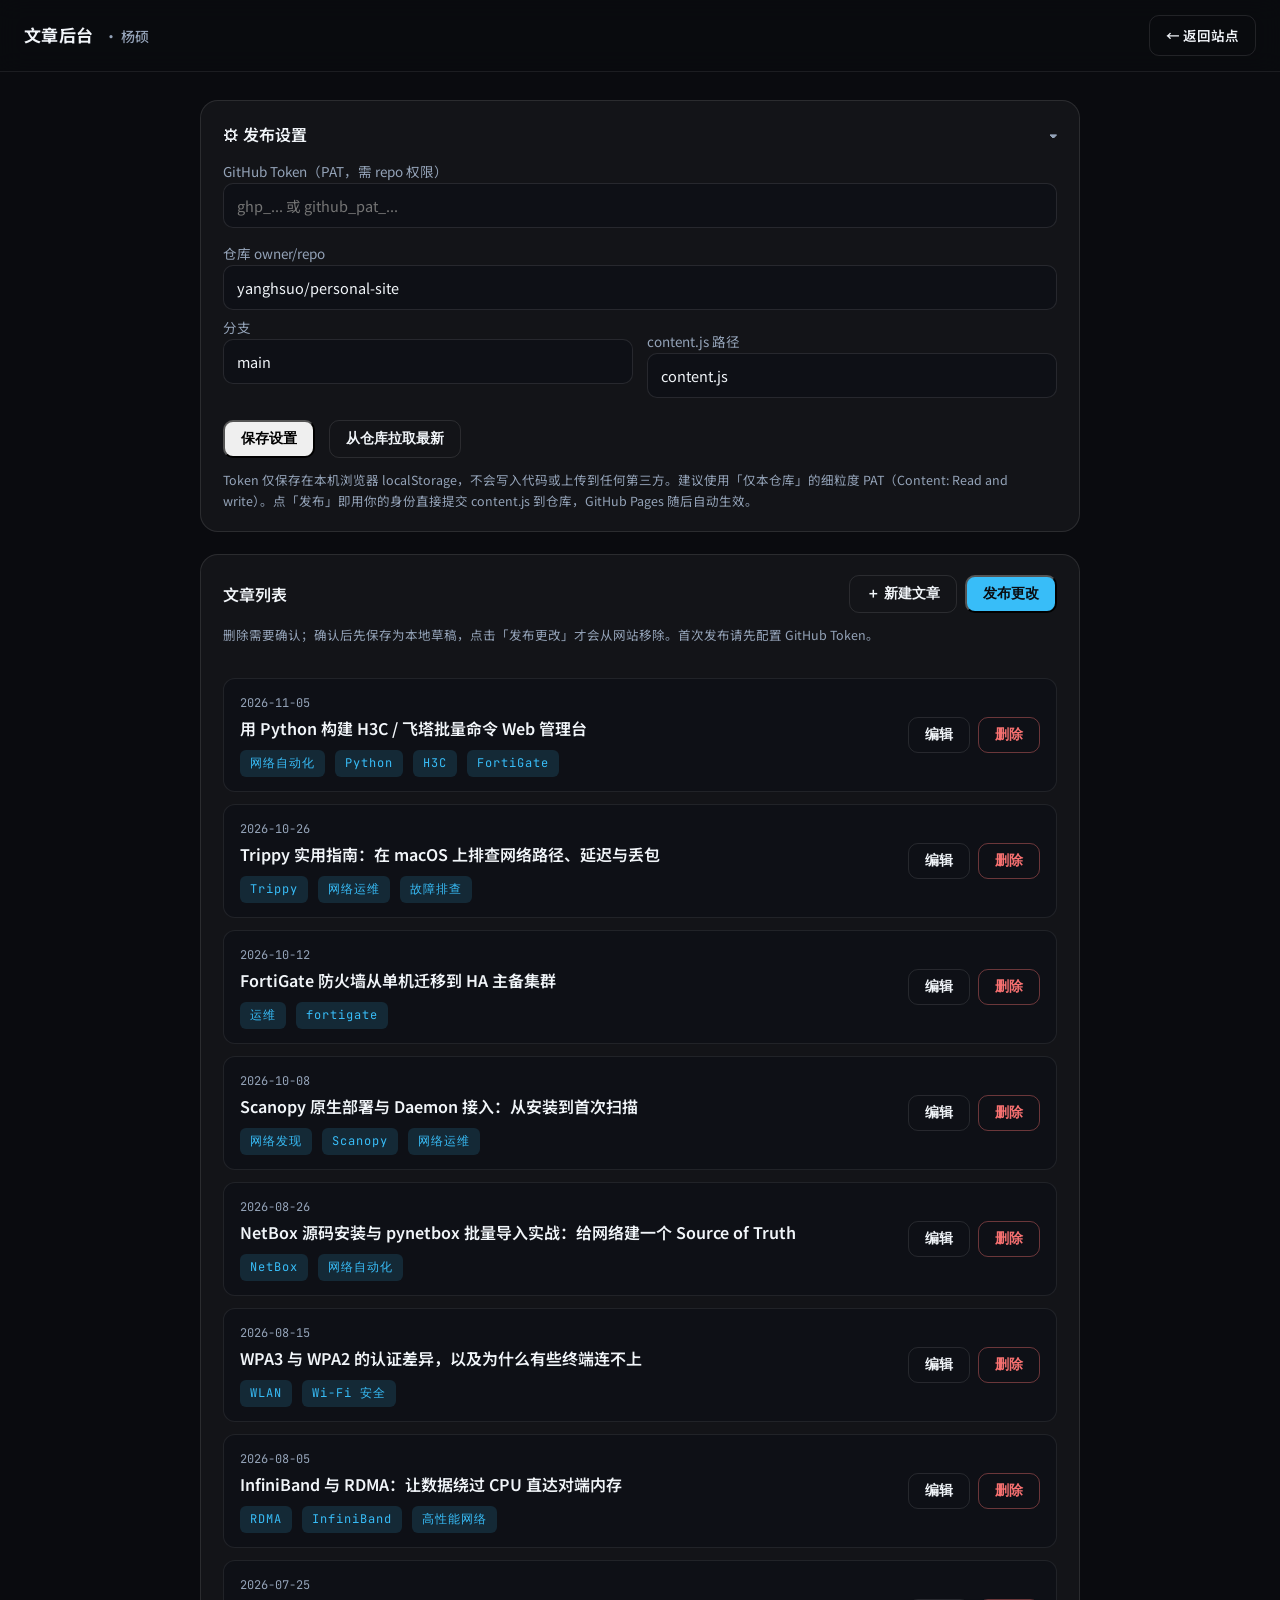
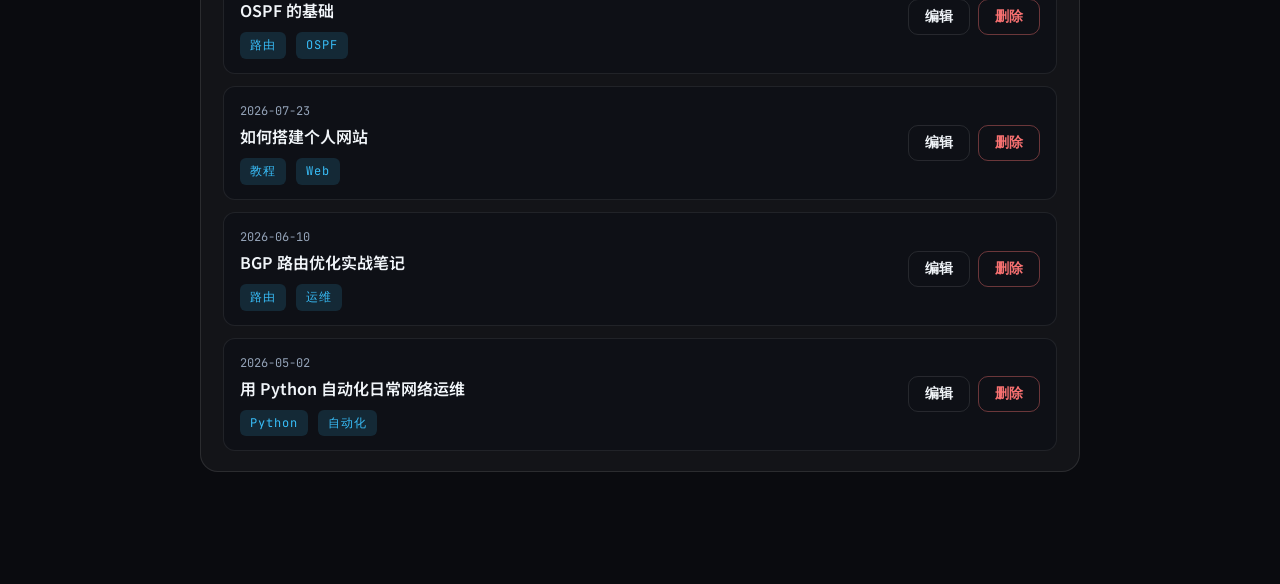
==== commit 1516e30c: "fix: refresh content cache for batch command article" ====
--- a/admin.html
+++ b/admin.html
@@ -161,7 +161,7 @@
 
 </main>
 
-<script src="content.js?v=20261026-dedup-1"></script>
+<script src="content.js?v=20261105-batch-switch-1"></script>
 <script src="admin.js"></script>
 <script src="admin-app.js?v=delete-20261026-1"></script>
 </body>
